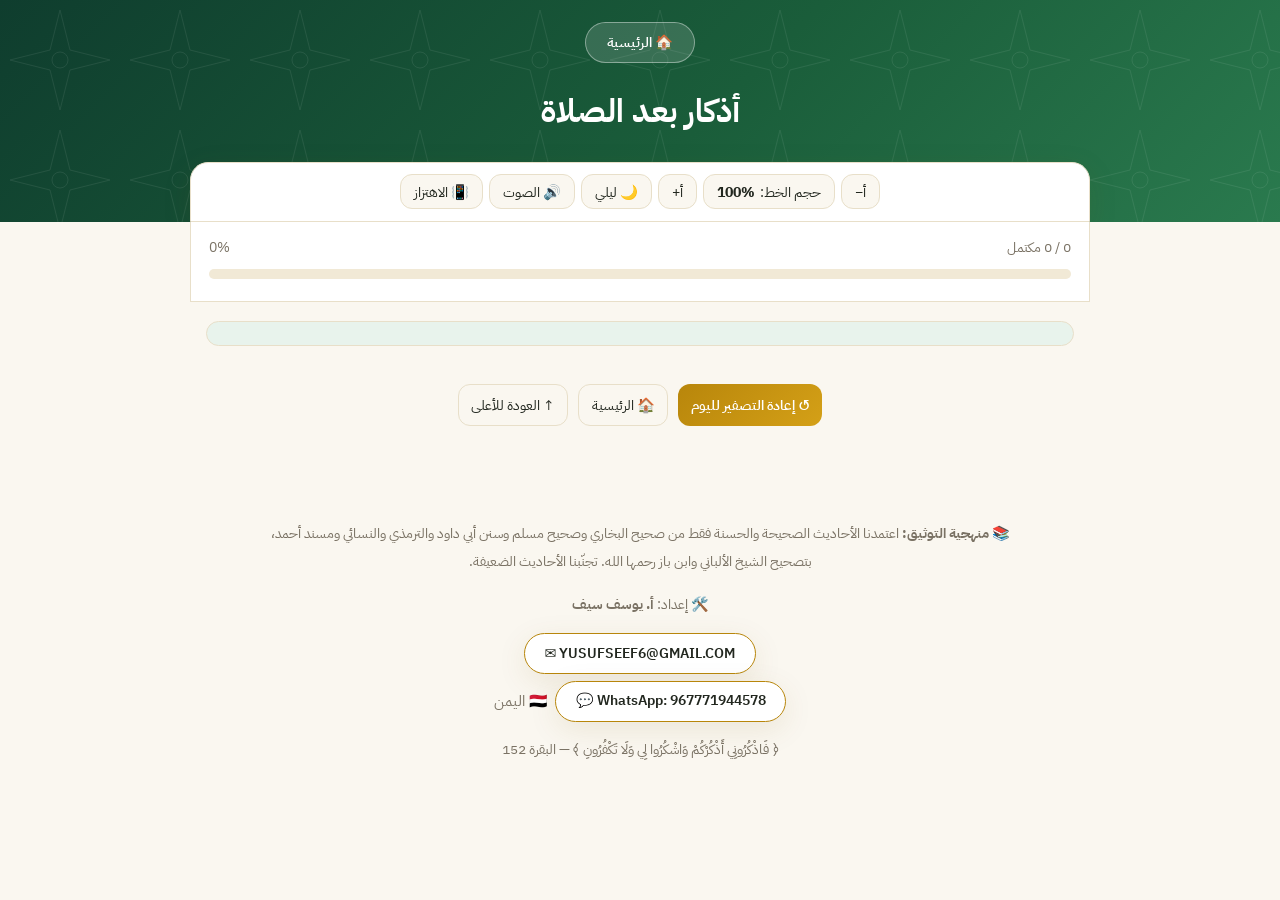
==== prayer.html @ feae67a1 "حصني: رئيسية وصفحات فرعية + فصل السور + PWA" ====
<!DOCTYPE html>
<html lang="ar" dir="rtl" data-theme="light">
<head>
<meta charset="UTF-8">
<meta name="viewport" content="width=device-width, initial-scale=1.0">
<title>أذكار بعد الصلاة | حصني</title>
<meta name="description" content="أذكار الصباح الصحيحة بمصادرها مع مسبحة إلكترونية">
<link rel="manifest" href="manifest.webmanifest">
<meta name="theme-color" content="#1a5d3a">
<link rel="apple-touch-icon" href="icon-192.png">
<link rel="preconnect" href="https://fonts.googleapis.com">
<link rel="preconnect" href="https://fonts.gstatic.com" crossorigin>
<link href="https://fonts.googleapis.com/css2?family=IBM+Plex+Sans+Arabic:wght@300;400;500;600;700&family=Amiri+Quran&family=Amiri:wght@400;700&display=swap" rel="stylesheet">
<link rel="stylesheet" href="styles.css">
</head>
<body>

<header class="sub">
  <div class="header-inner">
    <a class="home-btn" href="index.html">🏠 الرئيسية</a>
    <h1 id="secTitle">أذكار بعد الصلاة</h1>
    <div class="hijri" id="hijri"></div>
    <div class="toolbar">
      <div class="controls">
        <button class="btn" onclick="changeFont(-0.07)" title="تصغير الخط">أ−</button>
        <button class="btn" onclick="resetFont()" title="حجم افتراضي">حجم الخط: <b id="fontPct">100%</b></button>
        <button class="btn" onclick="changeFont(0.07)" title="تكبير الخط">أ+</button>
        <button class="btn" id="themeBtn" onclick="toggleTheme()">🌙 ليلي</button>
        <button class="btn" id="soundBtn" onclick="toggleSound()">🔊 الصوت</button>
        <button class="btn" id="vibBtn" onclick="toggleVib()">📳 الاهتزاز</button>
      </div>
    </div>
  </div>
</header>

<div class="progress-wrap">
  <div class="progress-top"><span id="progText">0 / 0 مكتمل</span><span id="progPct">0%</span></div>
  <div class="bar"><div id="barFill"></div></div>
  <div class="streak" id="streak"></div>
</div>

<main>
  <div class="info-box" id="timeInfo"></div>
  <div class="grid" id="cards"></div>
  <div style="text-align:center;margin-top:1.4rem;display:flex;gap:.6rem;justify-content:center;flex-wrap:wrap">
    <button class="btn gold" onclick="resetAll()">↺ إعادة التصفير لليوم</button>
    <a class="btn" href="index.html" style="text-decoration:none">🏠 الرئيسية</a>
    <button class="btn" onclick="window.scrollTo({top:0,behavior:'smooth'})">↑ العودة للأعلى</button>
  </div>
</main>

<footer>
  <p>📚 <b>منهجية التوثيق:</b> اعتمدنا الأحاديث الصحيحة والحسنة فقط من صحيح البخاري وصحيح مسلم وسنن أبي داود والترمذي والنسائي ومسند أحمد، بتصحيح الشيخ الألباني وابن باز رحمها الله. تجنّبنا الأحاديث الضعيفة.</p>
  <p>🛠️ إعداد: <b>أ. يوسف سيف</b></p>
  <div class="contact-row"><a class="contact-btn" href="mailto:YUSUFSEEF6@GMAIL.COM" style="direction:ltr;unicode-bidi:embed">✉️ YUSUFSEEF6@GMAIL.COM</a></div>
  <div class="contact-row"><a class="contact-btn" href="https://wa.me/967771944578" style="direction:ltr;unicode-bidi:embed">💬 WhatsApp: 967771944578</a><span class="flag">🇾🇪 اليمن</span></div>
  <p>﴿ فَاذْكُرُونِي أَذْكُرْكُمْ وَاشْكُرُوا لِي وَلَا تَكْفُرُونِ ﴾ — البقرة 152</p>
</footer>

<script>window.SECTION_KEY = 'wakeup';</script>
<script src="adhkar-data.js"></script>
<script src="adhkar-app.js"></script>
</body>
</html>
---- styles.css ----
:root{
  --font-scale:1;
  --bg:#faf7f0;
  --bg2:#f1e9d6;
  --card:#ffffff;
  --text:#22271f;
  --muted:#7a7264;
  --gold:#b8860b;
  --gold2:#d4a017;
  --green:#1a5d3a;
  --green2:#e8f3ec;
  --border:#e8dfc9;
  --shadow:0 8px 30px rgba(120,90,20,.10);
  --header-bg:linear-gradient(135deg,#0f3d2e 0%,#1a5d3a 55%,#2a7a4e 100%);
  --pattern-opacity:.08;
}
[data-theme="dark"]{
  --bg:#0f1411;
  --bg2:#151c17;
  --card:#1b241e;
  --text:#f0ead8;
  --muted:#a89f8a;
  --gold:#d4a017;
  --gold2:#f0c94a;
  --green:#7fc79a;
  --green2:#223328;
  --border:#2c3a30;
  --shadow:0 8px 30px rgba(0,0,0,.45);
  --header-bg:linear-gradient(135deg,#08120e 0%,#12291c 60%,#1a3a27 100%);
  --pattern-opacity:.06;
}
*{box-sizing:border-box}
html{scroll-behavior:smooth}
body{
  margin:0;
  font-family:"IBM Plex Sans Arabic",system-ui,Tahoma,sans-serif;
  background:var(--bg);
  color:var(--text);
  font-size:calc(16px * var(--font-scale));
  line-height:2;
  transition:background .3s,color .3s;
}
.quran{font-family:"Amiri Quran","Amiri",serif}
header{
  background:var(--header-bg);
  color:#fff;
  padding:2.2rem 1rem 0;
  position:relative;
  overflow:hidden;
  text-align:center;
}
header.sub{padding:1.4rem 1rem 0}
header::before{
  content:"";
  position:absolute;inset:0;
  background-image:url("data:image/svg+xml,%3Csvg width='120' height='120' viewBox='0 0 120 120' xmlns='http://www.w3.org/2000/svg'%3E%3Cg fill='none' stroke='%23ffffff' stroke-width='1'%3E%3Cpath d='M60 10 L70 50 L110 60 L70 70 L60 110 L50 70 L10 60 L50 50 Z'/%3E%3Ccircle cx='60' cy='60' r='8'/%3E%3C/g%3E%3C/svg%3E");
  opacity:var(--pattern-opacity);
  pointer-events:none;
}
.header-inner{position:relative;max-width:900px;margin:0 auto}
.badge{
  display:inline-block;background:rgba(212,160,23,.2);border:1px solid #d4a017;
  color:#f5d97a;padding:.15rem 1rem;border-radius:99px;font-size:.85em;margin-bottom:.6rem;
}
header h1{margin:.2rem 0;font-size:calc(2rem * var(--font-scale));font-weight:700}
header h1 span{color:#f0c94a}
header p{color:#d9e8dd;max-width:640px;margin:.4rem auto 1rem;font-size:calc(.98rem * var(--font-scale))}
.hijri{color:#f0c94a;font-size:.9em}
.slogan{display:inline-block;margin:.4rem 0 .2rem;padding:.3rem 1.6rem;border:1px solid #d4a017;border-radius:99px;background:rgba(212,160,23,.18);color:#f5d97a;font-weight:700;font-size:calc(1.08rem * var(--font-scale))}
.desc{color:#d9e8dd;max-width:640px;margin:.5rem auto 1rem;font-size:calc(.92rem * var(--font-scale));line-height:2}
.home-btn{
  display:inline-block;margin-bottom:.8rem;text-decoration:none;
  background:rgba(255,255,255,.14);border:1px solid rgba(255,255,255,.4);color:#fff;
  border-radius:99px;padding:.3rem 1.3rem;font-weight:600;font-size:.9em;
}
.home-btn:hover{background:rgba(255,255,255,.25)}
.section-sub{color:#f0c94a;font-weight:600;margin:.1rem 0 .4rem}
.toolbar{
  position:relative;max-width:900px;margin:1.2rem auto 0;
  background:var(--card);color:var(--text);
  border:1px solid var(--border);
  border-radius:18px 18px 0 0;
  padding:.7rem .9rem;
  display:flex;flex-direction:column;gap:.7rem;align-items:stretch;
  box-shadow:var(--shadow);
}
.controls{display:flex;gap:.4rem;align-items:center;flex-wrap:wrap;justify-content:center}
.btn{
  font-family:inherit;cursor:pointer;border:1px solid var(--border);
  background:var(--bg);color:var(--text);
  border-radius:12px;padding:.35rem .8rem;font-size:.9em;
  transition:.2s;display:inline-flex;align-items:center;gap:.35rem;
}
.btn:hover{border-color:var(--gold);transform:translateY(-1px)}
.btn.active{background:var(--green);color:#fff;border-color:var(--green)}
.btn.gold{background:linear-gradient(135deg,#b8860b,#d4a017);color:#fff;border:none;font-weight:600}
.progress-wrap{max-width:900px;margin:0 auto;background:var(--card);border:1px solid var(--border);border-top:none;padding:.8rem 1.1rem}
.progress-top{display:flex;justify-content:space-between;font-size:.88em;color:var(--muted);margin-bottom:.4rem}
.bar{height:10px;background:var(--bg2);border-radius:99px;overflow:hidden}
.bar > div{height:100%;width:0;background:linear-gradient(90deg,var(--gold),var(--gold2));border-radius:99px;transition:width .4s}
main{max-width:900px;margin:0 auto;padding:1.2rem 1rem 3rem}
.info-box{
  background:var(--green2);border:1px solid var(--border);border-radius:14px;
  padding:.7rem 1rem;font-size:.9em;color:var(--text);margin-bottom:1rem;
}
/* ===== Home menu ===== */
.menu-grid{display:grid;gap:1rem;margin-bottom:1.2rem}
@media(min-width:700px){.menu-grid{grid-template-columns:1fr 1fr}}
.menu-card{
  display:block;text-decoration:none;color:var(--text);
  background:var(--card);border:1px solid var(--border);border-radius:18px;
  padding:1.1rem;box-shadow:var(--shadow);transition:.25s;position:relative;overflow:hidden;
}
.menu-card::after{content:"";position:absolute;top:0;right:0;left:0;height:4px;background:linear-gradient(90deg,var(--gold),var(--gold2))}
.menu-card:hover{transform:translateY(-3px);border-color:var(--gold)}
.menu-card .emoji{font-size:2.2rem;line-height:1}
.menu-card h3{margin:.4rem 0 .1rem;font-size:calc(1.2rem * var(--font-scale));color:var(--green)}
[data-theme="dark"] .menu-card h3{color:var(--gold2)}
.menu-card p{margin:.1rem 0 .5rem;font-size:.88em;color:var(--muted)}
.mini-top{display:flex;justify-content:space-between;font-size:.8em;color:var(--muted);margin-bottom:.25rem}
.mini-bar{height:8px;background:var(--bg2);border-radius:99px;overflow:hidden}
.mini-bar > div{height:100%;width:0;background:linear-gradient(90deg,var(--green),var(--gold2));border-radius:99px}
.install-btn{
  font-family:inherit;cursor:pointer;border:none;width:100%;
  background:linear-gradient(135deg,#1a5d3a,#2a8a56);color:#fff;
  padding:.8rem;border-radius:14px;font-size:1em;font-weight:700;margin-bottom:1rem;
}
/* ===== Cards ===== */
.grid{display:grid;gap:1rem}
@media(min-width:700px){.grid{grid-template-columns:1fr 1fr}.card.full{grid-column:1/-1}}
.card{
  background:var(--card);border:1px solid var(--border);border-radius:18px;
  padding:1.1rem 1.1rem .9rem;box-shadow:var(--shadow);
  position:relative;transition:.3s;overflow:hidden;
}
.card::after{content:"";position:absolute;top:0;right:0;left:0;height:4px;background:linear-gradient(90deg,var(--gold),var(--gold2));opacity:.9}
.card.done{opacity:.75}
.card.done::after{background:var(--green)}
.card-top{display:flex;align-items:center;gap:.6rem;margin-bottom:.6rem;border-bottom:1px solid var(--border);padding-bottom:.6rem}
.dhikr-title{font-weight:700;font-size:calc(1.1rem * var(--font-scale));color:var(--green)}
[data-theme="dark"] .dhikr-title{color:var(--gold2)}
.num{
  width:34px;height:34px;border-radius:50%;flex-shrink:0;
  background:var(--green2);color:var(--green);font-weight:700;
  display:flex;align-items:center;justify-content:center;font-size:.95em;
}
[data-theme="dark"] .num{color:var(--gold2)}
.count-badge{background:linear-gradient(135deg,#b8860b,#d4a017);color:#fff;font-size:.8em;padding:.1rem .7rem;border-radius:99px;font-weight:600;white-space:nowrap}
.card.done .count-badge{background:var(--green)}
.dhikr-text{font-size:calc(1.12rem * var(--font-scale));line-height:2.2;margin:.4rem 0 .6rem}
.meta{display:grid;gap:.4rem;margin:.5rem 0}
.meta div{font-size:.86em;border-radius:10px;padding:.4rem .7rem}
.virtue{background:var(--green2);cursor:pointer}
.fulltext{display:none;margin-top:.45rem;background:rgba(255,255,255,.6);border:1px solid var(--border);border-radius:10px;padding:.45rem .7rem;line-height:2.1}
[data-theme="dark"] .fulltext{background:rgba(0,0,0,.25)}
.virtue.open .fulltext{display:block}
.more-hint{display:block;font-size:.78em;color:var(--gold);margin-top:.25rem;font-weight:600}
.virtue.open .more-hint{display:none}
.source{background:transparent;border:1px dashed var(--gold);color:var(--muted)}
.source strong{color:var(--gold)}
.counter-row{display:flex;align-items:center;gap:.7rem;margin-top:.8rem;flex-wrap:wrap}
.sebha-btn{
  font-family:inherit;cursor:pointer;border:none;flex:1;min-width:170px;
  background:linear-gradient(135deg,#1a5d3a,#2a8a56);color:#fff;
  padding:.7rem 1rem;border-radius:14px;font-size:1em;font-weight:700;
  display:flex;align-items:center;justify-content:center;gap:.6rem;transition:.2s;
}
.sebha-btn:hover{transform:scale(1.02);box-shadow:0 6px 18px rgba(26,93,58,.35)}
.sebha-btn:active{transform:scale(.98)}
.remain{
  min-width:56px;height:56px;border-radius:50%;
  background:rgba(255,255,255,.2);display:flex;align-items:center;justify-content:center;
  font-size:1.3em;font-weight:700;border:2px solid rgba(255,255,255,.5);
}
.reset-btn{font-family:inherit;background:transparent;border:1px solid var(--border);color:var(--muted);border-radius:12px;padding:.55rem .9rem;cursor:pointer}
.reset-btn:hover{color:var(--gold);border-color:var(--gold)}
.single-btn{width:100%}
.done-label{color:var(--green);font-weight:700;font-size:.9em}
[data-theme="dark"] .done-label{color:var(--gold2)}
footer{text-align:center;padding:2rem 1rem;color:var(--muted);font-size:.88em;max-width:800px;margin:0 auto}
footer a{color:var(--gold)}
.contact-row{display:flex;gap:.5rem;justify-content:center;align-items:center;flex-wrap:wrap;margin:.4rem 0}
.contact-btn{display:inline-block;border:1px solid var(--gold);border-radius:99px;padding:.35rem 1.2rem;text-decoration:none;color:var(--text);background:var(--card);font-weight:600;box-shadow:var(--shadow)}
.contact-btn:hover{background:var(--green2);transform:translateY(-1px)}
.flag{font-size:1.05em}
.streak{margin-top:.6rem;font-size:.88em;color:var(--muted);display:flex;gap:.35rem;align-items:center;flex-wrap:wrap}
.day-dot{width:28px;height:28px;border-radius:50%;display:inline-flex;align-items:center;justify-content:center;font-size:.72em;border:1px solid var(--border);background:var(--bg2)}
.day-dot.on{background:var(--green);color:#fff;border-color:var(--green);font-weight:700}
.day-dot.today{border-color:var(--gold);border-width:2px}
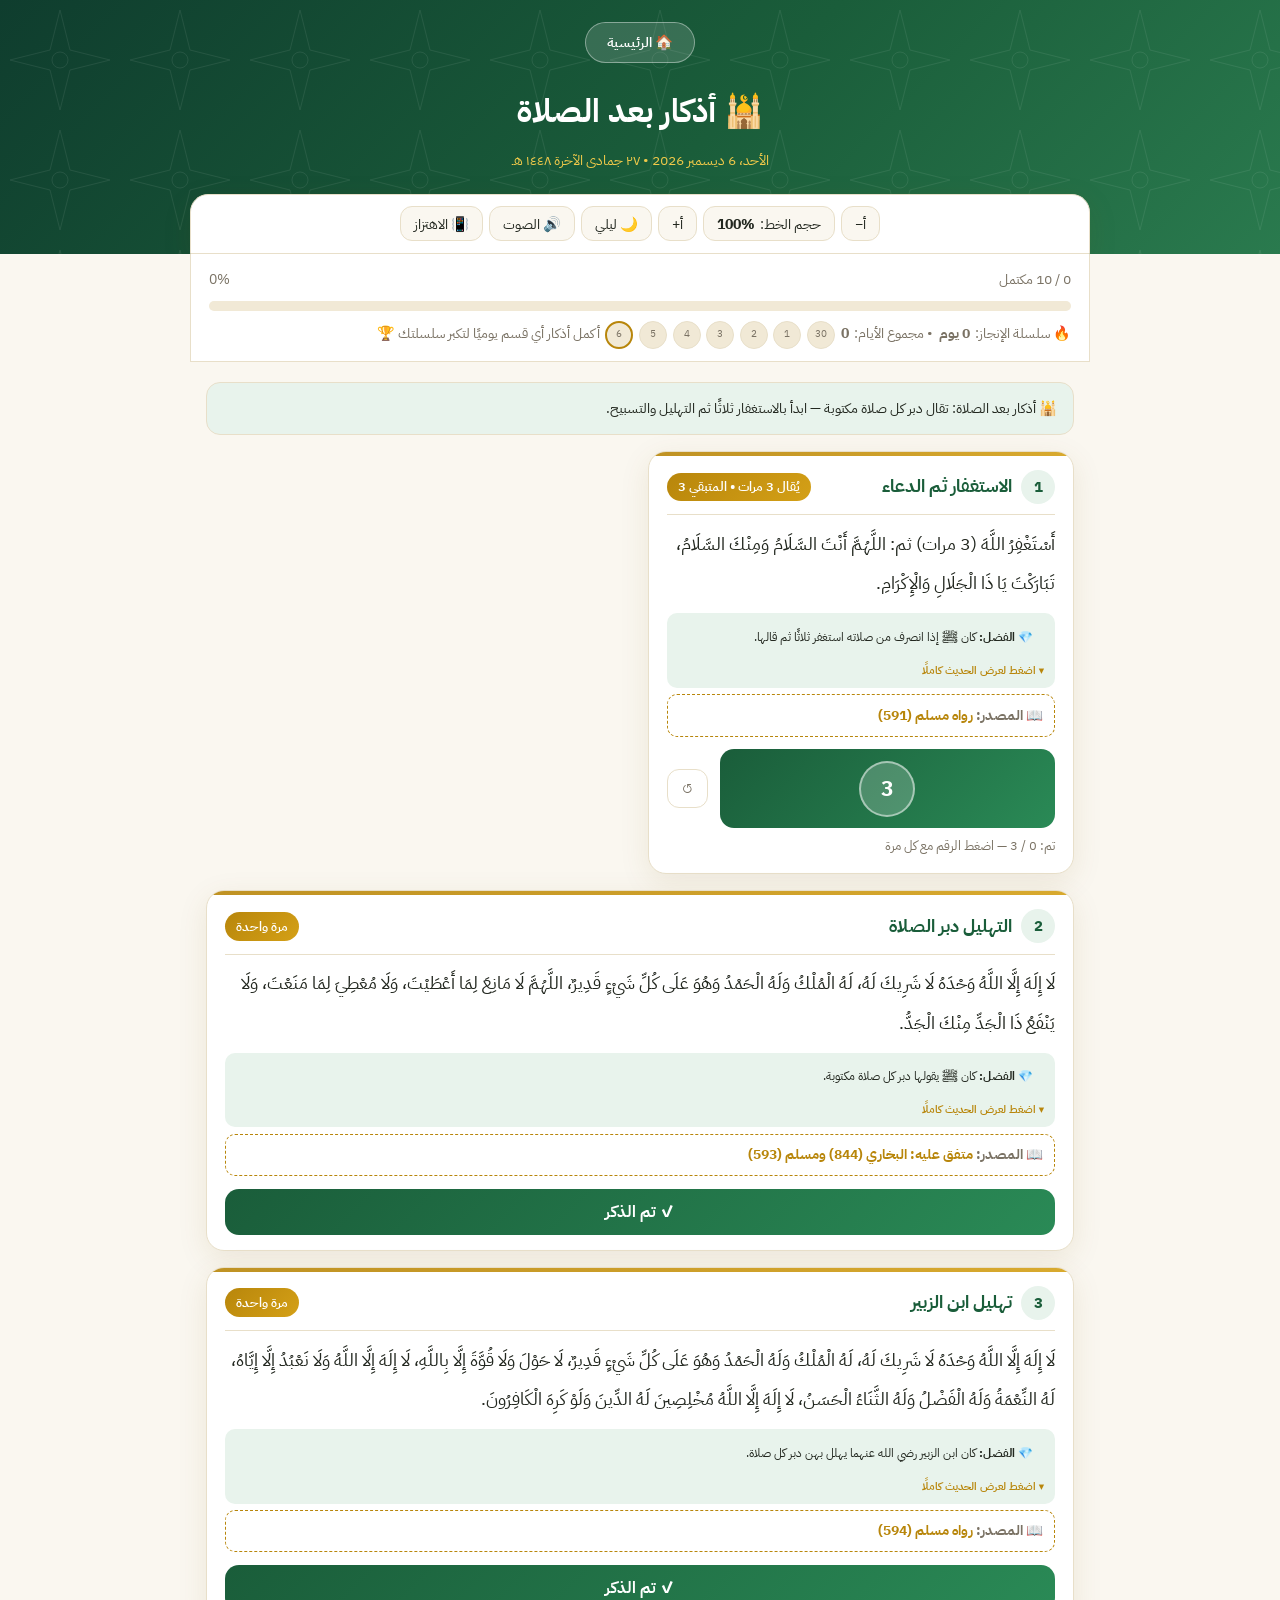
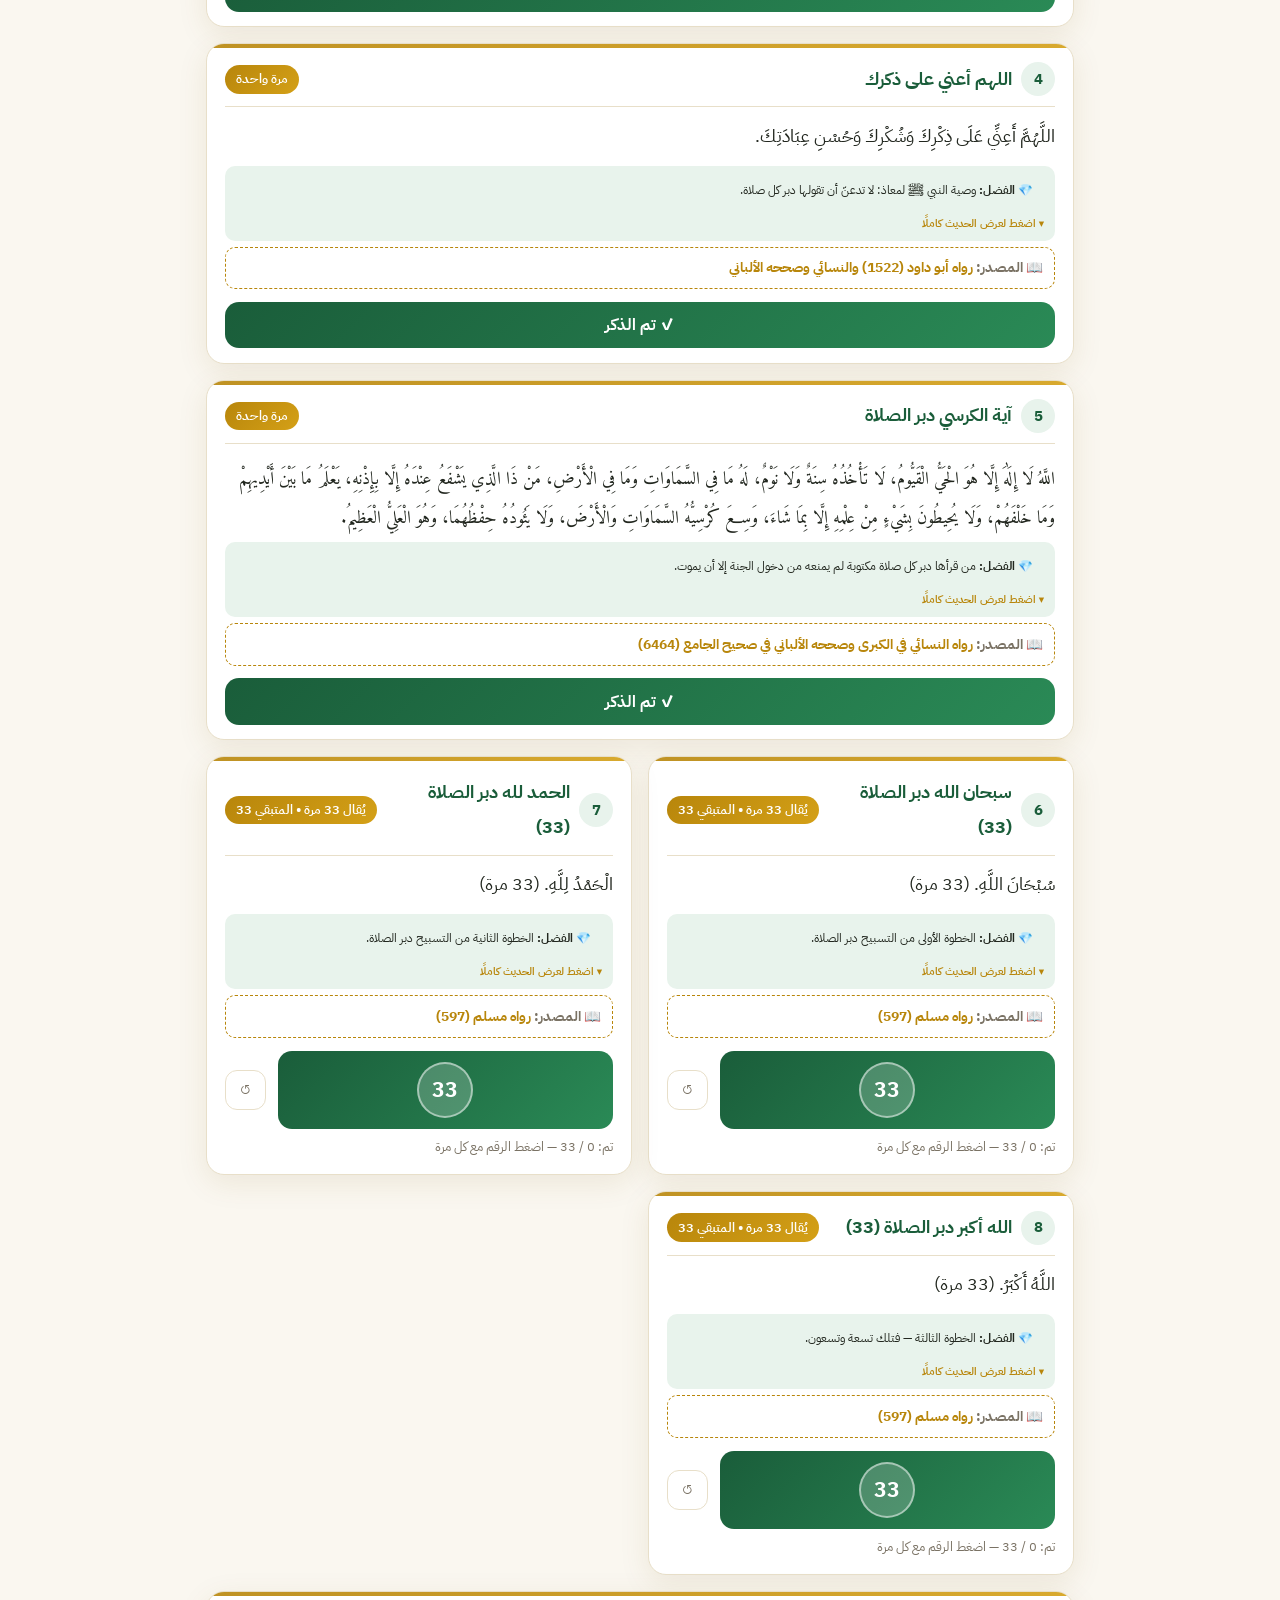
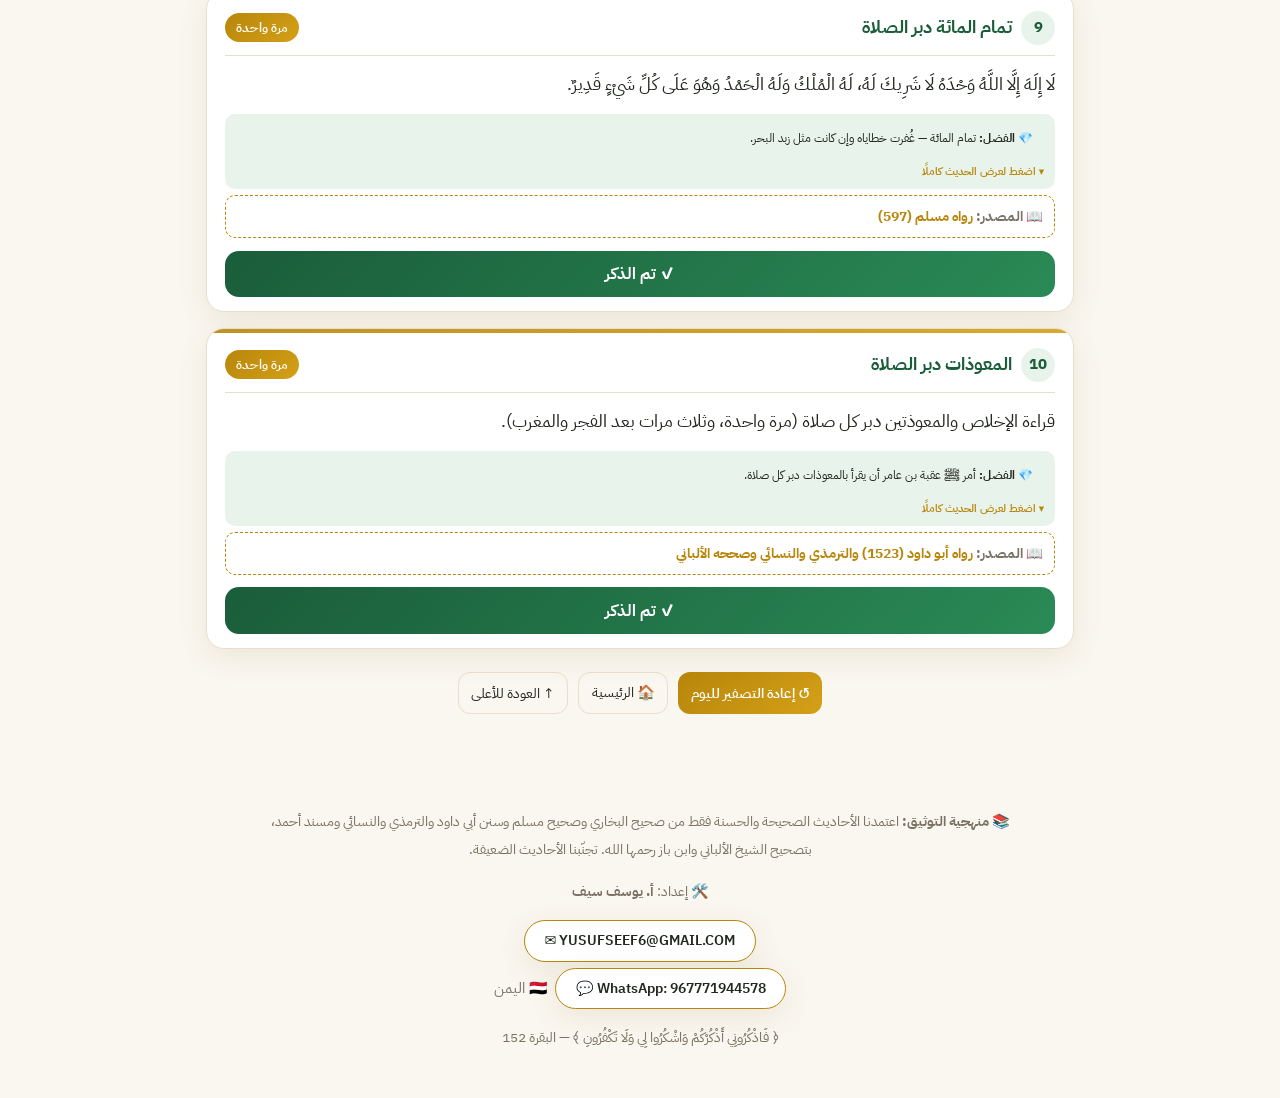
==== commit 1c5a1d2c: "إصلاح عرض الأذكار: تصدير window + مفتاح prayer" ====
--- a/prayer.html
+++ b/prayer.html
@@ -57,7 +57,7 @@
   <p>﴿ فَاذْكُرُونِي أَذْكُرْكُمْ وَاشْكُرُوا لِي وَلَا تَكْفُرُونِ ﴾ — البقرة 152</p>
 </footer>
 
-<script>window.SECTION_KEY = 'wakeup';</script>
+<script>window.SECTION_KEY = 'prayer';</script>
 <script src="adhkar-data.js"></script>
 <script src="adhkar-app.js"></script>
 </body>
